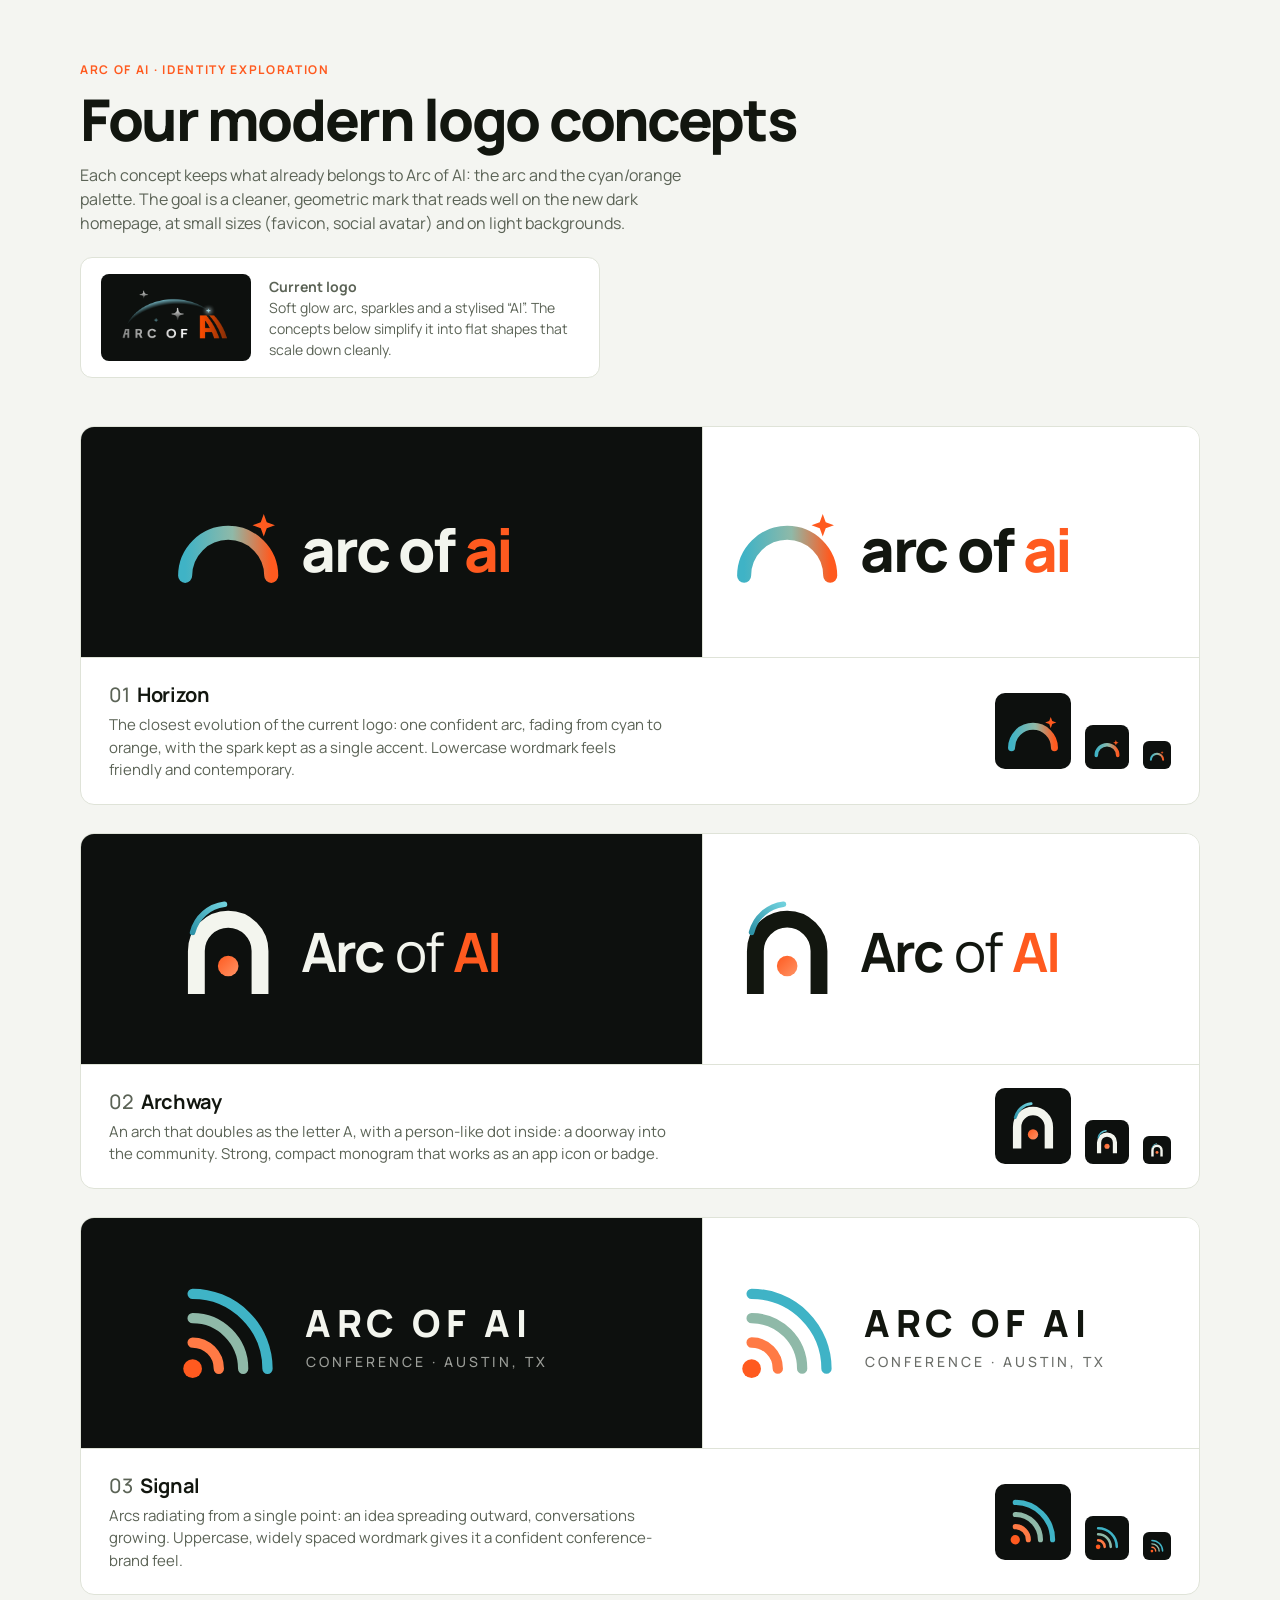
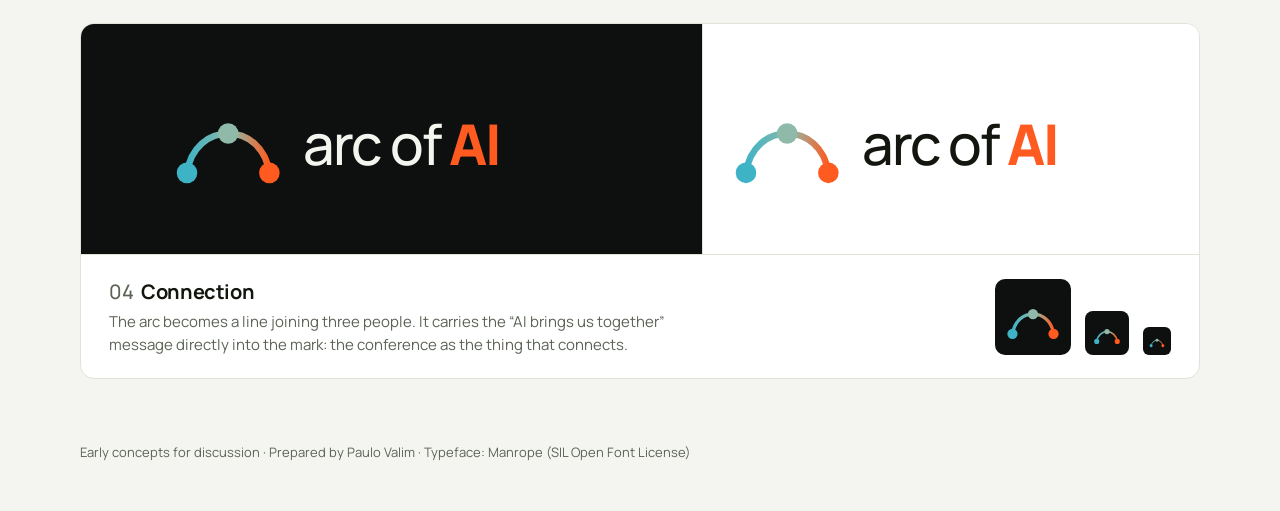
==== logos/index.html @ 09794ccd "Add Arc of AI logo concepts page Co-Authored-By: Claude Opus 5.5 <noreply@anthropic.com>" ====
<!doctype html>
<html lang="en">
<head>
<meta charset="utf-8">
<meta name="viewport" content="width=device-width,initial-scale=1">
<meta name="robots" content="noindex,nofollow">
<title>Arc of AI · Logo concepts</title>
<link rel="preconnect" href="https://fonts.googleapis.com">
<link rel="preconnect" href="https://fonts.gstatic.com" crossorigin>
<link href="https://fonts.googleapis.com/css2?family=Manrope:wght@400;500;700;800&display=swap" rel="stylesheet">
<style>
  :root{
    --bg:#f4f5f1; --ink:#12160f; --muted:#5b6356; --card:#fff; --line:#dfe3d8;
    --dark:#0d100e; --orange:#ff5a1f; --teal:#3fb3c6;
  }
  *{box-sizing:border-box;margin:0}
  body{font-family:Manrope,system-ui,sans-serif;background:var(--bg);color:var(--ink);line-height:1.5}
  .wrap{width:min(1120px,100% - 32px);margin:0 auto}
  header{padding:56px 0 28px}
  .eyebrow{font-size:.75rem;letter-spacing:.14em;text-transform:uppercase;font-weight:700;color:var(--orange)}
  h1{font-size:clamp(2.2rem,5vw,3.6rem);letter-spacing:-.04em;line-height:1.02;margin:10px 0 14px;font-weight:800}
  header p{max-width:62ch;color:var(--muted)}
  .grid{display:grid;gap:28px;padding:20px 0 64px}
  .concept{background:var(--card);border:1px solid var(--line);border-radius:14px;overflow:hidden}
  .panels{display:grid;grid-template-columns:1.25fr 1fr}
  .panel{display:flex;align-items:center;justify-content:center;padding:44px 28px;min-height:230px}
  .panel.dark{background:var(--dark);color:#f3f5ee}
  .panel.light{background:#fff;color:var(--ink);border-left:1px solid var(--line)}
  .panel svg{width:100%;max-width:440px;height:auto}
  .meta{display:grid;grid-template-columns:1fr auto;gap:24px;align-items:center;padding:22px 28px;border-top:1px solid var(--line)}
  .meta h2{font-size:1.25rem;letter-spacing:-.02em}
  .meta h2 span{color:var(--muted);font-weight:500;margin-right:8px}
  .meta p{color:var(--muted);font-size:.9375rem;max-width:62ch;margin-top:4px}
  .icons{display:flex;gap:14px;align-items:end}
  .icons div{display:grid;place-items:center;background:var(--dark);border-radius:10px;color:#f3f5ee}
  .i64{width:76px;height:76px}.i64 svg{width:56px;height:56px}
  .i32{width:44px;height:44px;border-radius:8px!important}.i32 svg{width:28px;height:28px}
  .i16{width:28px;height:28px;border-radius:6px!important}.i16 svg{width:16px;height:16px}
  .current{display:flex;gap:18px;align-items:center;padding:16px 20px;background:#fff;border:1px solid var(--line);border-radius:12px;margin-top:22px;max-width:520px}
  .current img{width:150px;background:var(--dark);border-radius:8px;padding:8px}
  .current p{font-size:.875rem;color:var(--muted)}
  footer{padding:0 0 48px;color:var(--muted);font-size:.8125rem}
  @media(max-width:760px){
    .panels{grid-template-columns:1fr}
    .panel.light{border-left:0;border-top:1px solid var(--line)}
    .panel{min-height:170px;padding:32px 20px}
    .meta{grid-template-columns:1fr;padding:20px}
  }
</style>
</head>
<body>

<!-- Shared gradients + logo symbols. Wordmarks use currentColor so they adapt to dark/light. -->
<svg width="0" height="0" style="position:absolute" aria-hidden="true">
  <defs>
    <linearGradient id="g-arc" x1="0" y1="0" x2="1" y2="0">
      <stop offset="0" stop-color="#3fb3c6"/><stop offset=".55" stop-color="#8fb9a8"/><stop offset="1" stop-color="#ff5a1f"/>
    </linearGradient>
    <linearGradient id="g-orange" x1="0" y1="0" x2="1" y2="1">
      <stop offset="0" stop-color="#ff5a1f"/><stop offset="1" stop-color="#ff9466"/>
    </linearGradient>
    <linearGradient id="g-teal" x1="0" y1="1" x2="1" y2="0">
      <stop offset="0" stop-color="#2e93a8"/><stop offset="1" stop-color="#6fd0dc"/>
    </linearGradient>

    <!-- 1 · Horizon -->
    <symbol id="mark-1" viewBox="0 0 120 120">
      <path d="M14 96 A46 46 0 0 1 106 96" fill="none" stroke="url(#g-arc)" stroke-width="15" stroke-linecap="round"/>
      <path d="M98 30 l3.2 8.8 8.8 3.2 -8.8 3.2 -3.2 8.8 -3.2 -8.8 -8.8 -3.2 8.8 -3.2z" fill="#ff5a1f"/>
    </symbol>
    <symbol id="logo-1" viewBox="0 0 470 120">
      <use href="#mark-1" x="0" y="0" width="120" height="120"/>
      <text x="138" y="92" font-family="Manrope" font-weight="800" font-size="64" letter-spacing="-2.5" fill="currentColor">arc of <tspan fill="#ff5a1f">ai</tspan></text>
    </symbol>

    <!-- 2 · Archway -->
    <symbol id="mark-2" viewBox="0 0 120 120">
      <path d="M26 108 V62 A34 34 0 0 1 94 62 V108" fill="none" stroke="currentColor" stroke-width="18"/>
      <circle cx="60" cy="78" r="11" fill="url(#g-orange)"/>
      <path d="M26 44 A40 40 0 0 1 60 14" fill="none" stroke="url(#g-teal)" stroke-width="6" stroke-linecap="round" transform="translate(-4 -2)"/>
    </symbol>
    <symbol id="logo-2" viewBox="0 0 470 120">
      <use href="#mark-2" x="0" y="0" width="120" height="120"/>
      <text x="138" y="84" font-family="Manrope" font-weight="700" font-size="58" letter-spacing="-2" fill="currentColor">Arc<tspan font-weight="400" dx="12">of</tspan><tspan dx="12" fill="#ff5a1f">AI</tspan></text>
    </symbol>

    <!-- 3 · Signal -->
    <symbol id="mark-3" viewBox="0 0 120 120">
      <circle cx="22" cy="98" r="10" fill="#ff5a1f"/>
      <path d="M22 70 A28 28 0 0 1 50 98" fill="none" stroke="#ff7a45" stroke-width="11" stroke-linecap="round"/>
      <path d="M22 44 A54 54 0 0 1 76 98" fill="none" stroke="#8fb9a8" stroke-width="11" stroke-linecap="round"/>
      <path d="M22 18 A80 80 0 0 1 102 98" fill="none" stroke="#3fb3c6" stroke-width="11" stroke-linecap="round"/>
    </symbol>
    <symbol id="logo-3" viewBox="0 0 470 120">
      <use href="#mark-3" x="0" y="0" width="120" height="120"/>
      <text x="142" y="64" font-family="Manrope" font-weight="800" font-size="40" letter-spacing="6" fill="currentColor">ARC OF AI</text>
      <text x="143" y="96" font-family="Manrope" font-weight="500" font-size="15" letter-spacing="3.2" fill="currentColor" opacity=".62">CONFERENCE · AUSTIN, TX</text>
    </symbol>

    <!-- 4 · Connection -->
    <symbol id="mark-4" viewBox="0 0 120 120">
      <path d="M16 96 C 24 40, 96 40, 104 96" fill="none" stroke="url(#g-arc)" stroke-width="7" stroke-linecap="round"/>
      <circle cx="16" cy="96" r="11" fill="#3fb3c6"/>
      <circle cx="60" cy="54" r="11" fill="#8fb9a8"/>
      <circle cx="104" cy="96" r="11" fill="#ff5a1f"/>
    </symbol>
    <symbol id="logo-4" viewBox="0 0 470 120">
      <use href="#mark-4" x="0" y="0" width="120" height="120"/>
      <text x="140" y="88" font-family="Manrope" font-weight="500" font-size="60" letter-spacing="-2.2" fill="currentColor">arc of <tspan font-weight="800" fill="#ff5a1f">AI</tspan></text>
    </symbol>
  </defs>
</svg>

<header class="wrap">
  <span class="eyebrow">Arc of AI · Identity exploration</span>
  <h1>Four modern logo concepts</h1>
  <p>Each concept keeps what already belongs to Arc of AI: the arc and the cyan/orange palette. The goal is a cleaner, geometric mark that reads well on the new dark homepage, at small sizes (favicon, social avatar) and on light backgrounds.</p>
  <div class="current">
    <img src="current-logo.png" alt="Current Arc of AI logo">
    <p><strong>Current logo</strong><br>Soft glow arc, sparkles and a stylised “AI”. The concepts below simplify it into flat shapes that scale down cleanly.</p>
  </div>
</header>

<main class="wrap grid">

  <article class="concept">
    <div class="panels">
      <div class="panel dark"><svg viewBox="0 0 470 120" role="img" aria-label="Concept 1 logo on dark"><use href="#logo-1"/></svg></div>
      <div class="panel light"><svg viewBox="0 0 470 120" role="img" aria-label="Concept 1 logo on light"><use href="#logo-1"/></svg></div>
    </div>
    <div class="meta">
      <div><h2><span>01</span>Horizon</h2><p>The closest evolution of the current logo: one confident arc, fading from cyan to orange, with the spark kept as a single accent. Lowercase wordmark feels friendly and contemporary.</p></div>
      <div class="icons"><div class="i64"><svg viewBox="0 0 120 120"><use href="#mark-1"/></svg></div><div class="i32"><svg viewBox="0 0 120 120"><use href="#mark-1"/></svg></div><div class="i16"><svg viewBox="0 0 120 120"><use href="#mark-1"/></svg></div></div>
    </div>
  </article>

  <article class="concept">
    <div class="panels">
      <div class="panel dark"><svg viewBox="0 0 470 120" role="img" aria-label="Concept 2 logo on dark"><use href="#logo-2"/></svg></div>
      <div class="panel light"><svg viewBox="0 0 470 120" role="img" aria-label="Concept 2 logo on light"><use href="#logo-2"/></svg></div>
    </div>
    <div class="meta">
      <div><h2><span>02</span>Archway</h2><p>An arch that doubles as the letter A, with a person-like dot inside: a doorway into the community. Strong, compact monogram that works as an app icon or badge.</p></div>
      <div class="icons"><div class="i64"><svg viewBox="0 0 120 120"><use href="#mark-2"/></svg></div><div class="i32"><svg viewBox="0 0 120 120"><use href="#mark-2"/></svg></div><div class="i16"><svg viewBox="0 0 120 120"><use href="#mark-2"/></svg></div></div>
    </div>
  </article>

  <article class="concept">
    <div class="panels">
      <div class="panel dark"><svg viewBox="0 0 470 120" role="img" aria-label="Concept 3 logo on dark"><use href="#logo-3"/></svg></div>
      <div class="panel light"><svg viewBox="0 0 470 120" role="img" aria-label="Concept 3 logo on light"><use href="#logo-3"/></svg></div>
    </div>
    <div class="meta">
      <div><h2><span>03</span>Signal</h2><p>Arcs radiating from a single point: an idea spreading outward, conversations growing. Uppercase, widely spaced wordmark gives it a confident conference-brand feel.</p></div>
      <div class="icons"><div class="i64"><svg viewBox="0 0 120 120"><use href="#mark-3"/></svg></div><div class="i32"><svg viewBox="0 0 120 120"><use href="#mark-3"/></svg></div><div class="i16"><svg viewBox="0 0 120 120"><use href="#mark-3"/></svg></div></div>
    </div>
  </article>

  <article class="concept">
    <div class="panels">
      <div class="panel dark"><svg viewBox="0 0 470 120" role="img" aria-label="Concept 4 logo on dark"><use href="#logo-4"/></svg></div>
      <div class="panel light"><svg viewBox="0 0 470 120" role="img" aria-label="Concept 4 logo on light"><use href="#logo-4"/></svg></div>
    </div>
    <div class="meta">
      <div><h2><span>04</span>Connection</h2><p>The arc becomes a line joining three people. It carries the “AI brings us together” message directly into the mark: the conference as the thing that connects.</p></div>
      <div class="icons"><div class="i64"><svg viewBox="0 0 120 120"><use href="#mark-4"/></svg></div><div class="i32"><svg viewBox="0 0 120 120"><use href="#mark-4"/></svg></div><div class="i16"><svg viewBox="0 0 120 120"><use href="#mark-4"/></svg></div></div>
    </div>
  </article>

</main>

<footer class="wrap">Early concepts for discussion · Prepared by Paulo Valim · Typeface: Manrope (SIL Open Font License)</footer>
</body>
</html>
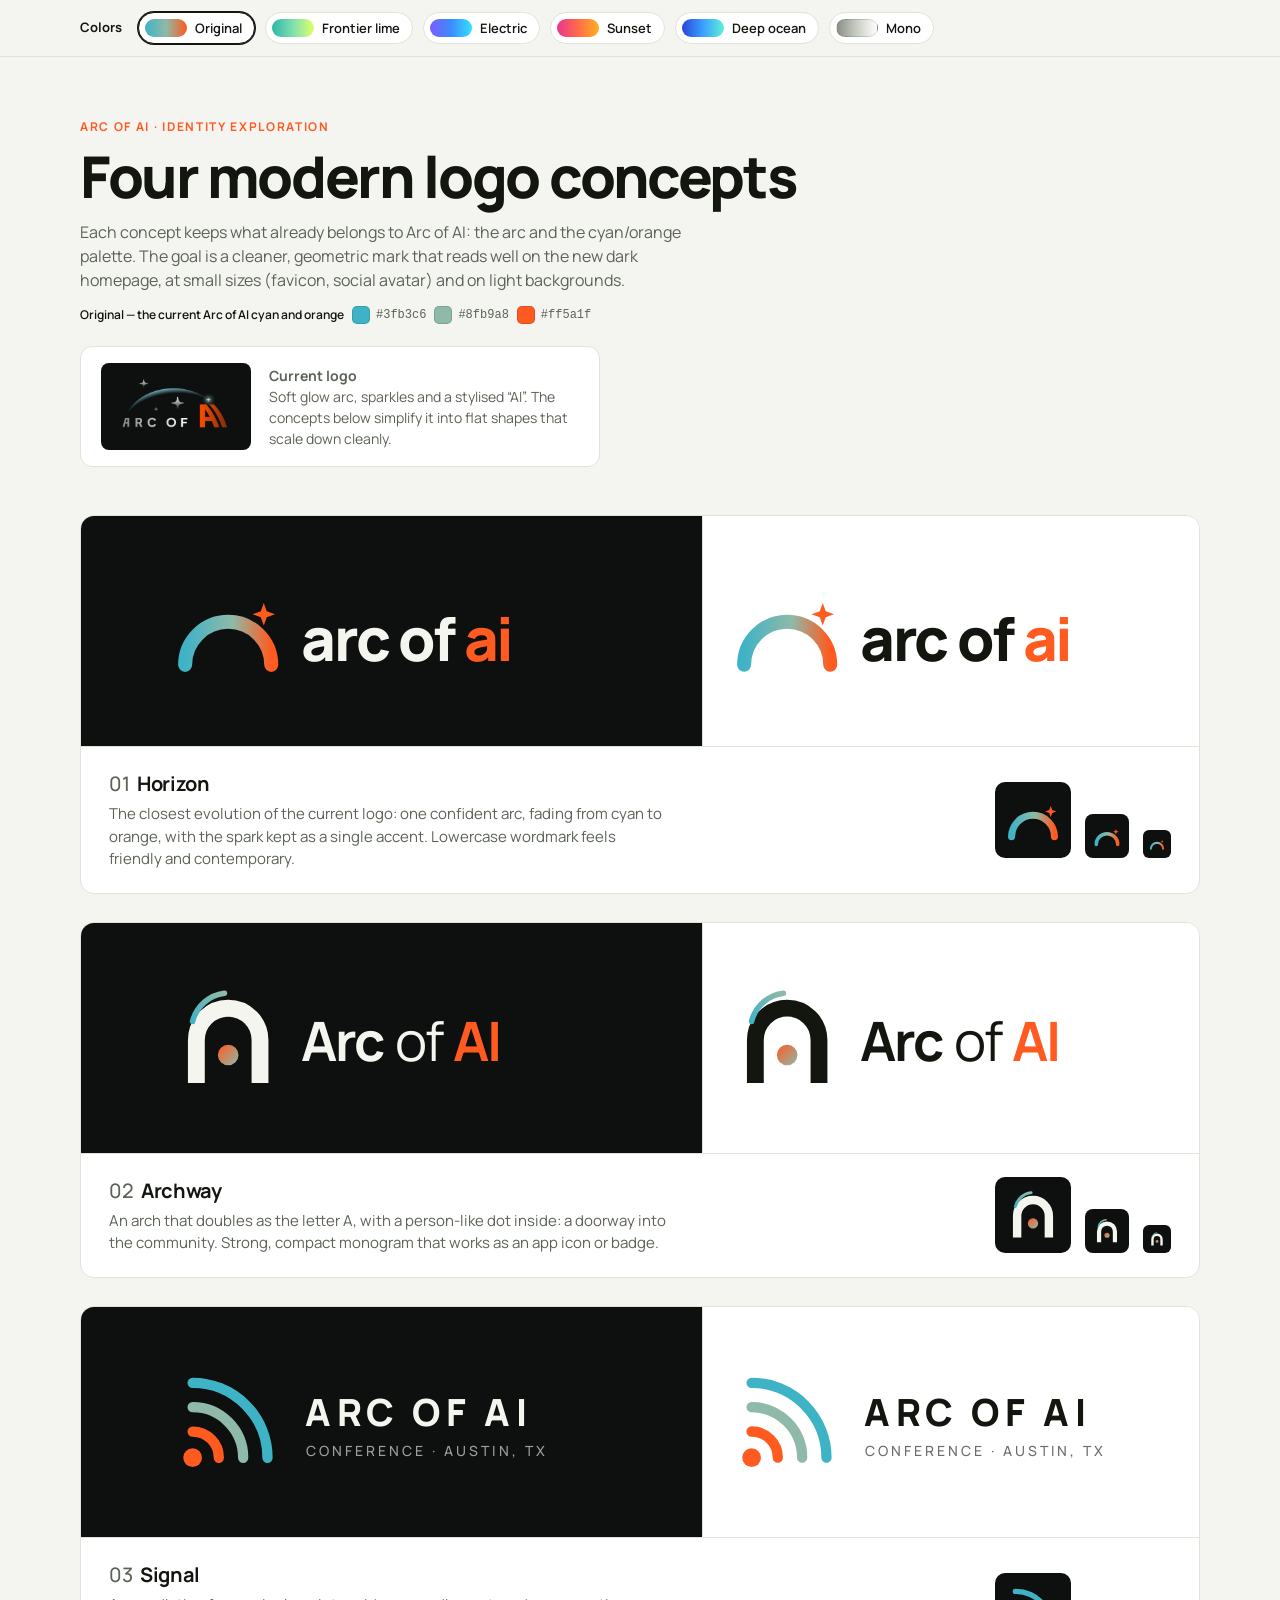
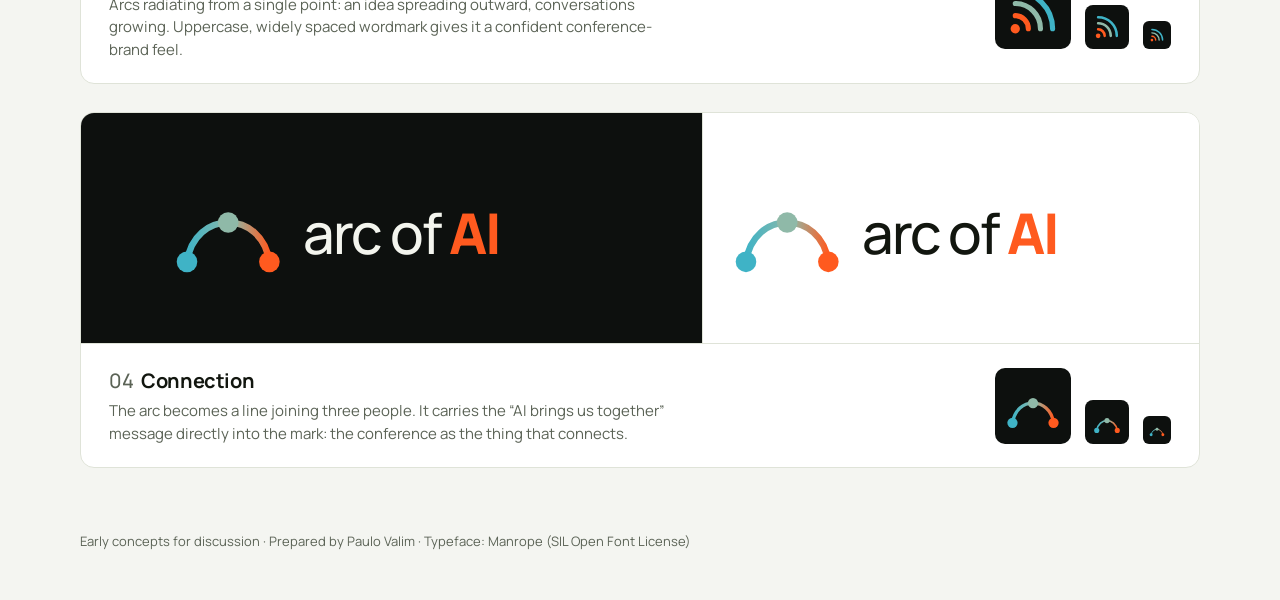
==== commit 86079bdc: "Add color palette options to logo concepts Co-Authored-By: Claude Opus 5.5 <noreply@anthropic.com>" ====
--- a/logos/index.html
+++ b/logos/index.html
@@ -13,6 +13,23 @@
     --bg:#f4f5f1; --ink:#12160f; --muted:#5b6356; --card:#fff; --line:#dfe3d8;
     --dark:#0d100e; --orange:#ff5a1f; --teal:#3fb3c6;
   }
+  /* Logo palettes: c1 → c2 → c3 is the arc gradient; accent is the highlight on dark, accent-light on white */
+  body{--c1:#3fb3c6;--c2:#8fb9a8;--c3:#ff5a1f;--accent:#ff5a1f;--accent-light:#ff5a1f}
+  body[data-palette="lime"]{--c1:#2fb6a6;--c2:#7fe0b0;--c3:#ddff67;--accent:#ddff67;--accent-light:#4e8a12}
+  body[data-palette="electric"]{--c1:#7b5cff;--c2:#3d8bff;--c3:#34e0ff;--accent:#34e0ff;--accent-light:#5a3df0}
+  body[data-palette="sunset"]{--c1:#e8368f;--c2:#ff6b4a;--c3:#ffb020;--accent:#ffb020;--accent-light:#e8368f}
+  body[data-palette="ocean"]{--c1:#2747d8;--c2:#3aa0ff;--c3:#5ef2d6;--accent:#5ef2d6;--accent-light:#2747d8}
+  body[data-palette="mono"]{--c1:#8a9087;--c2:#c9cec4;--c3:#ffffff;--accent:#ffffff;--accent-light:#12160f}
+  .panel.light,.panel.light~*{--accent:var(--accent-light)}
+  .palettebar{position:sticky;top:0;z-index:5;background:color-mix(in srgb,var(--bg) 92%,transparent);backdrop-filter:blur(8px);border-bottom:1px solid var(--line)}
+  .palettebar .wrap{display:flex;gap:10px;align-items:center;padding:12px 0;overflow-x:auto}
+  .palettebar strong{font-size:.8125rem;margin-right:6px;white-space:nowrap}
+  .chip{display:flex;align-items:center;gap:8px;border:1px solid var(--line);background:#fff;border-radius:999px;padding:6px 12px 6px 6px;font:600 .8125rem Manrope,sans-serif;color:var(--ink);cursor:pointer;white-space:nowrap}
+  .chip[aria-pressed="true"]{border-color:var(--ink);box-shadow:0 0 0 1px var(--ink)}
+  .chip i{display:block;width:42px;height:18px;border-radius:999px}
+  .swatches{display:flex;gap:8px;margin-top:14px;flex-wrap:wrap}
+  .swatches span{display:flex;align-items:center;gap:6px;font-size:.75rem;color:var(--muted);font-family:ui-monospace,monospace}
+  .swatches b{width:18px;height:18px;border-radius:5px;border:1px solid #0002}
   *{box-sizing:border-box;margin:0}
   body{font-family:Manrope,system-ui,sans-serif;background:var(--bg);color:var(--ink);line-height:1.5}
   .wrap{width:min(1120px,100% - 32px);margin:0 auto}
@@ -54,23 +71,23 @@
 <svg width="0" height="0" style="position:absolute" aria-hidden="true">
   <defs>
     <linearGradient id="g-arc" x1="0" y1="0" x2="1" y2="0">
-      <stop offset="0" stop-color="#3fb3c6"/><stop offset=".55" stop-color="#8fb9a8"/><stop offset="1" stop-color="#ff5a1f"/>
+      <stop offset="0" style="stop-color:var(--c1)"/><stop offset=".55" style="stop-color:var(--c2)"/><stop offset="1" style="stop-color:var(--c3)"/>
     </linearGradient>
     <linearGradient id="g-orange" x1="0" y1="0" x2="1" y2="1">
-      <stop offset="0" stop-color="#ff5a1f"/><stop offset="1" stop-color="#ff9466"/>
+      <stop offset="0" style="stop-color:var(--c3)"/><stop offset="1" style="stop-color:var(--c2)"/>
     </linearGradient>
     <linearGradient id="g-teal" x1="0" y1="1" x2="1" y2="0">
-      <stop offset="0" stop-color="#2e93a8"/><stop offset="1" stop-color="#6fd0dc"/>
+      <stop offset="0" style="stop-color:var(--c1)"/><stop offset="1" style="stop-color:var(--c2)"/>
     </linearGradient>
 
     <!-- 1 · Horizon -->
     <symbol id="mark-1" viewBox="0 0 120 120">
       <path d="M14 96 A46 46 0 0 1 106 96" fill="none" stroke="url(#g-arc)" stroke-width="15" stroke-linecap="round"/>
-      <path d="M98 30 l3.2 8.8 8.8 3.2 -8.8 3.2 -3.2 8.8 -3.2 -8.8 -8.8 -3.2 8.8 -3.2z" fill="#ff5a1f"/>
+      <path d="M98 30 l3.2 8.8 8.8 3.2 -8.8 3.2 -3.2 8.8 -3.2 -8.8 -8.8 -3.2 8.8 -3.2z" style="fill:var(--accent)"/>
     </symbol>
     <symbol id="logo-1" viewBox="0 0 470 120">
       <use href="#mark-1" x="0" y="0" width="120" height="120"/>
-      <text x="138" y="92" font-family="Manrope" font-weight="800" font-size="64" letter-spacing="-2.5" fill="currentColor">arc of <tspan fill="#ff5a1f">ai</tspan></text>
+      <text x="138" y="92" font-family="Manrope" font-weight="800" font-size="64" letter-spacing="-2.5" fill="currentColor">arc of <tspan style="fill:var(--accent)">ai</tspan></text>
     </symbol>
 
     <!-- 2 · Archway -->
@@ -81,15 +98,15 @@
     </symbol>
     <symbol id="logo-2" viewBox="0 0 470 120">
       <use href="#mark-2" x="0" y="0" width="120" height="120"/>
-      <text x="138" y="84" font-family="Manrope" font-weight="700" font-size="58" letter-spacing="-2" fill="currentColor">Arc<tspan font-weight="400" dx="12">of</tspan><tspan dx="12" fill="#ff5a1f">AI</tspan></text>
+      <text x="138" y="84" font-family="Manrope" font-weight="700" font-size="58" letter-spacing="-2" fill="currentColor">Arc<tspan font-weight="400" dx="12">of</tspan><tspan dx="12" style="fill:var(--accent)">AI</tspan></text>
     </symbol>
 
     <!-- 3 · Signal -->
     <symbol id="mark-3" viewBox="0 0 120 120">
-      <circle cx="22" cy="98" r="10" fill="#ff5a1f"/>
-      <path d="M22 70 A28 28 0 0 1 50 98" fill="none" stroke="#ff7a45" stroke-width="11" stroke-linecap="round"/>
-      <path d="M22 44 A54 54 0 0 1 76 98" fill="none" stroke="#8fb9a8" stroke-width="11" stroke-linecap="round"/>
-      <path d="M22 18 A80 80 0 0 1 102 98" fill="none" stroke="#3fb3c6" stroke-width="11" stroke-linecap="round"/>
+      <circle cx="22" cy="98" r="10" style="fill:var(--accent)"/>
+      <path d="M22 70 A28 28 0 0 1 50 98" fill="none" style="stroke:var(--c3)" stroke-width="11" stroke-linecap="round"/>
+      <path d="M22 44 A54 54 0 0 1 76 98" fill="none" style="stroke:var(--c2)" stroke-width="11" stroke-linecap="round"/>
+      <path d="M22 18 A80 80 0 0 1 102 98" fill="none" style="stroke:var(--c1)" stroke-width="11" stroke-linecap="round"/>
     </symbol>
     <symbol id="logo-3" viewBox="0 0 470 120">
       <use href="#mark-3" x="0" y="0" width="120" height="120"/>
@@ -100,21 +117,34 @@
     <!-- 4 · Connection -->
     <symbol id="mark-4" viewBox="0 0 120 120">
       <path d="M16 96 C 24 40, 96 40, 104 96" fill="none" stroke="url(#g-arc)" stroke-width="7" stroke-linecap="round"/>
-      <circle cx="16" cy="96" r="11" fill="#3fb3c6"/>
-      <circle cx="60" cy="54" r="11" fill="#8fb9a8"/>
-      <circle cx="104" cy="96" r="11" fill="#ff5a1f"/>
+      <circle cx="16" cy="96" r="11" style="fill:var(--c1)"/>
+      <circle cx="60" cy="54" r="11" style="fill:var(--c2)"/>
+      <circle cx="104" cy="96" r="11" style="fill:var(--accent)"/>
     </symbol>
     <symbol id="logo-4" viewBox="0 0 470 120">
       <use href="#mark-4" x="0" y="0" width="120" height="120"/>
-      <text x="140" y="88" font-family="Manrope" font-weight="500" font-size="60" letter-spacing="-2.2" fill="currentColor">arc of <tspan font-weight="800" fill="#ff5a1f">AI</tspan></text>
+      <text x="140" y="88" font-family="Manrope" font-weight="500" font-size="60" letter-spacing="-2.2" fill="currentColor">arc of <tspan font-weight="800" style="fill:var(--accent)">AI</tspan></text>
     </symbol>
   </defs>
 </svg>
+
+<nav class="palettebar" aria-label="Color palette">
+  <div class="wrap">
+    <strong>Colors</strong>
+    <button class="chip" data-p="original" aria-pressed="true"><i style="background:linear-gradient(90deg,#3fb3c6,#8fb9a8,#ff5a1f)"></i>Original</button>
+    <button class="chip" data-p="lime" aria-pressed="false"><i style="background:linear-gradient(90deg,#2fb6a6,#7fe0b0,#ddff67)"></i>Frontier lime</button>
+    <button class="chip" data-p="electric" aria-pressed="false"><i style="background:linear-gradient(90deg,#7b5cff,#3d8bff,#34e0ff)"></i>Electric</button>
+    <button class="chip" data-p="sunset" aria-pressed="false"><i style="background:linear-gradient(90deg,#e8368f,#ff6b4a,#ffb020)"></i>Sunset</button>
+    <button class="chip" data-p="ocean" aria-pressed="false"><i style="background:linear-gradient(90deg,#2747d8,#3aa0ff,#5ef2d6)"></i>Deep ocean</button>
+    <button class="chip" data-p="mono" aria-pressed="false"><i style="background:linear-gradient(90deg,#8a9087,#c9cec4,#fff);border:1px solid #0002"></i>Mono</button>
+  </div>
+</nav>
 
 <header class="wrap">
   <span class="eyebrow">Arc of AI · Identity exploration</span>
   <h1>Four modern logo concepts</h1>
   <p>Each concept keeps what already belongs to Arc of AI: the arc and the cyan/orange palette. The goal is a cleaner, geometric mark that reads well on the new dark homepage, at small sizes (favicon, social avatar) and on light backgrounds.</p>
+  <div class="swatches" id="swatches"></div>
   <div class="current">
     <img src="current-logo.png" alt="Current Arc of AI logo">
     <p><strong>Current logo</strong><br>Soft glow arc, sparkles and a stylised “AI”. The concepts below simplify it into flat shapes that scale down cleanly.</p>
@@ -169,6 +199,30 @@
 
 </main>
 
+<script>
+  const palettes = {
+    original: { name: 'Original — the current Arc of AI cyan and orange', colors: ['#3fb3c6','#8fb9a8','#ff5a1f'] },
+    lime: { name: 'Frontier lime — matches the new homepage accent', colors: ['#2fb6a6','#7fe0b0','#ddff67','#4e8a12'] },
+    electric: { name: 'Electric — violet to cyan, the most “tech” option', colors: ['#7b5cff','#3d8bff','#34e0ff','#5a3df0'] },
+    sunset: { name: 'Sunset — warm, energetic, stands out from typical AI blue', colors: ['#e8368f','#ff6b4a','#ffb020'] },
+    ocean: { name: 'Deep ocean — calm, trustworthy, enterprise-friendly', colors: ['#2747d8','#3aa0ff','#5ef2d6'] },
+    mono: { name: 'Mono — single-color version for print, merch and sponsor walls', colors: ['#8a9087','#c9cec4','#ffffff','#12160f'] },
+  };
+  const chips = document.querySelectorAll('.chip');
+  const swatches = document.getElementById('swatches');
+  function apply(key) {
+    if (!palettes[key]) key = 'original';
+    document.body.dataset.palette = key;
+    chips.forEach(c => c.setAttribute('aria-pressed', String(c.dataset.p === key)));
+    const p = palettes[key];
+    swatches.innerHTML = `<span style="font-family:Manrope;font-weight:600;color:var(--ink)">${p.name}</span>` +
+      p.colors.map(c => `<span><b style="background:${c}"></b>${c}</span>`).join('');
+    try { history.replaceState(null, '', '#' + key); } catch (e) {}
+  }
+  chips.forEach(c => c.addEventListener('click', () => apply(c.dataset.p)));
+  apply(location.hash.slice(1) || 'original');
+</script>
+
 <footer class="wrap">Early concepts for discussion · Prepared by Paulo Valim · Typeface: Manrope (SIL Open Font License)</footer>
 </body>
 </html>
